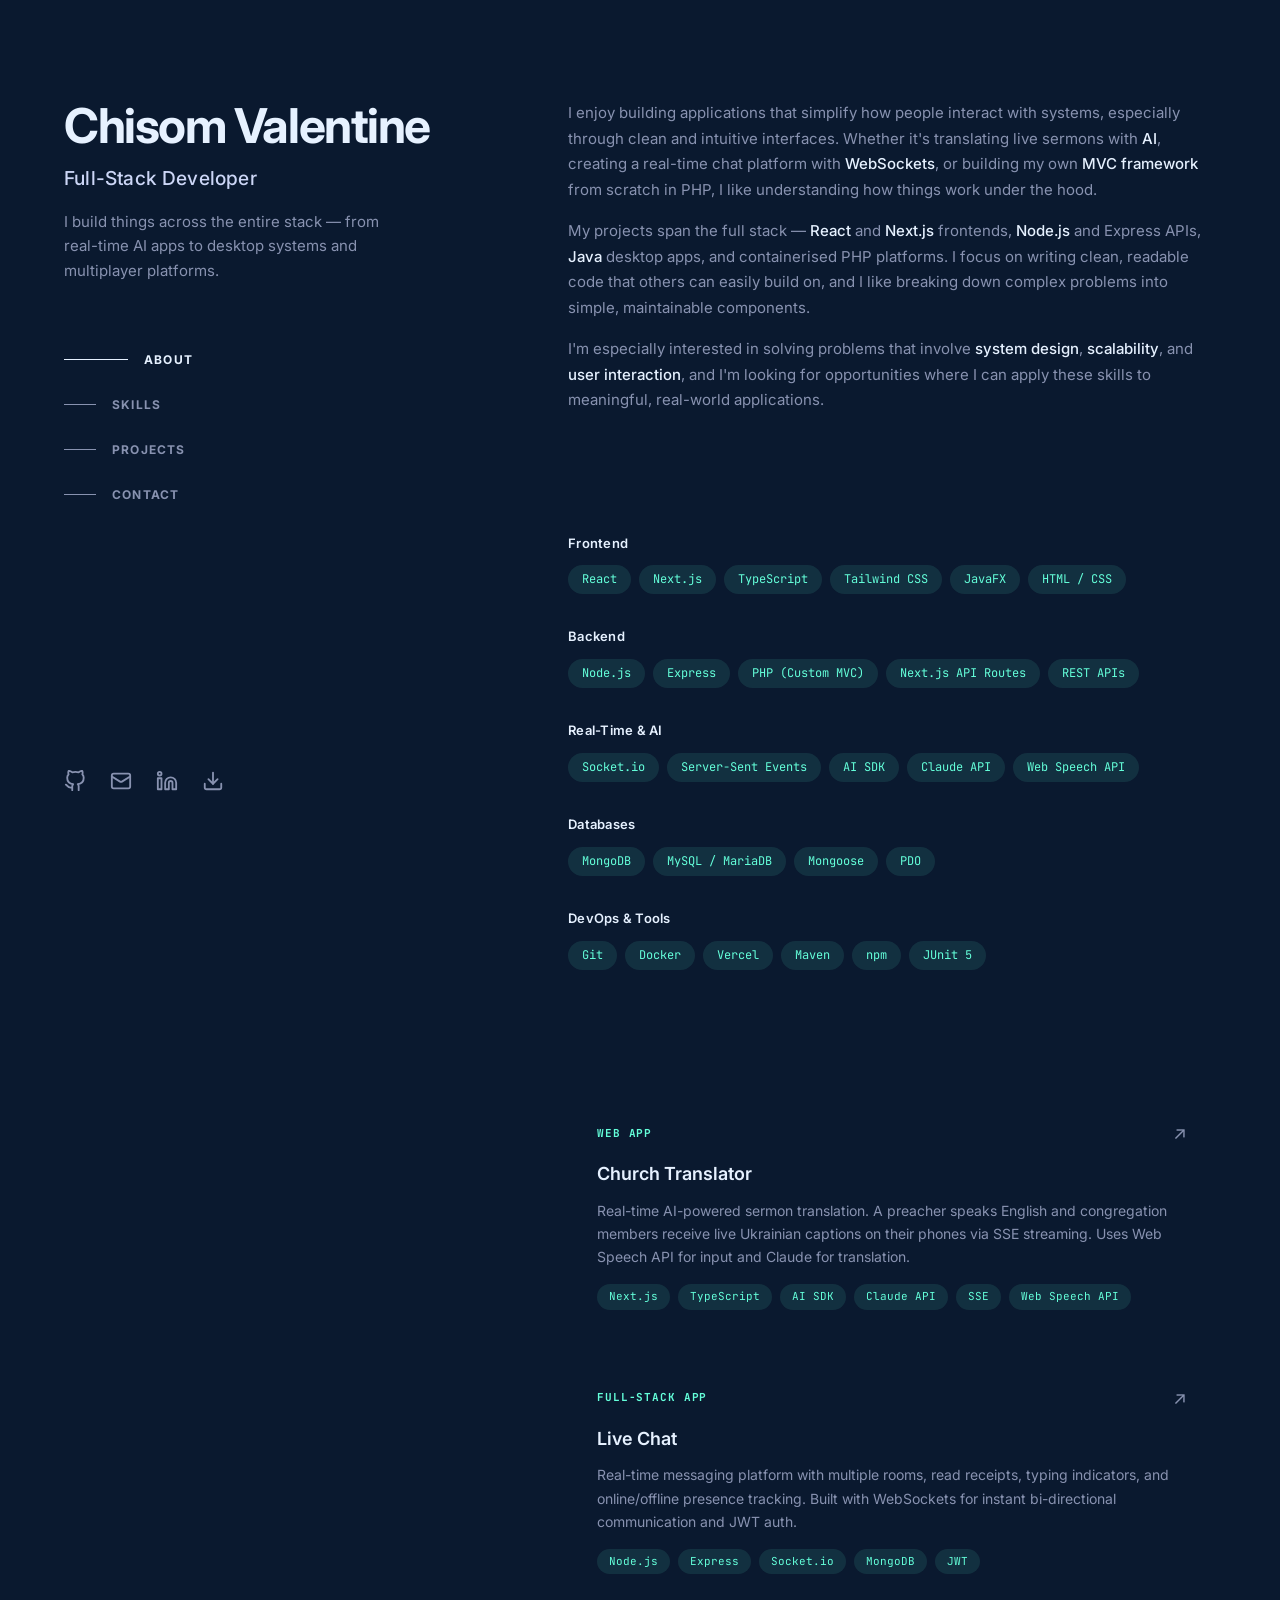
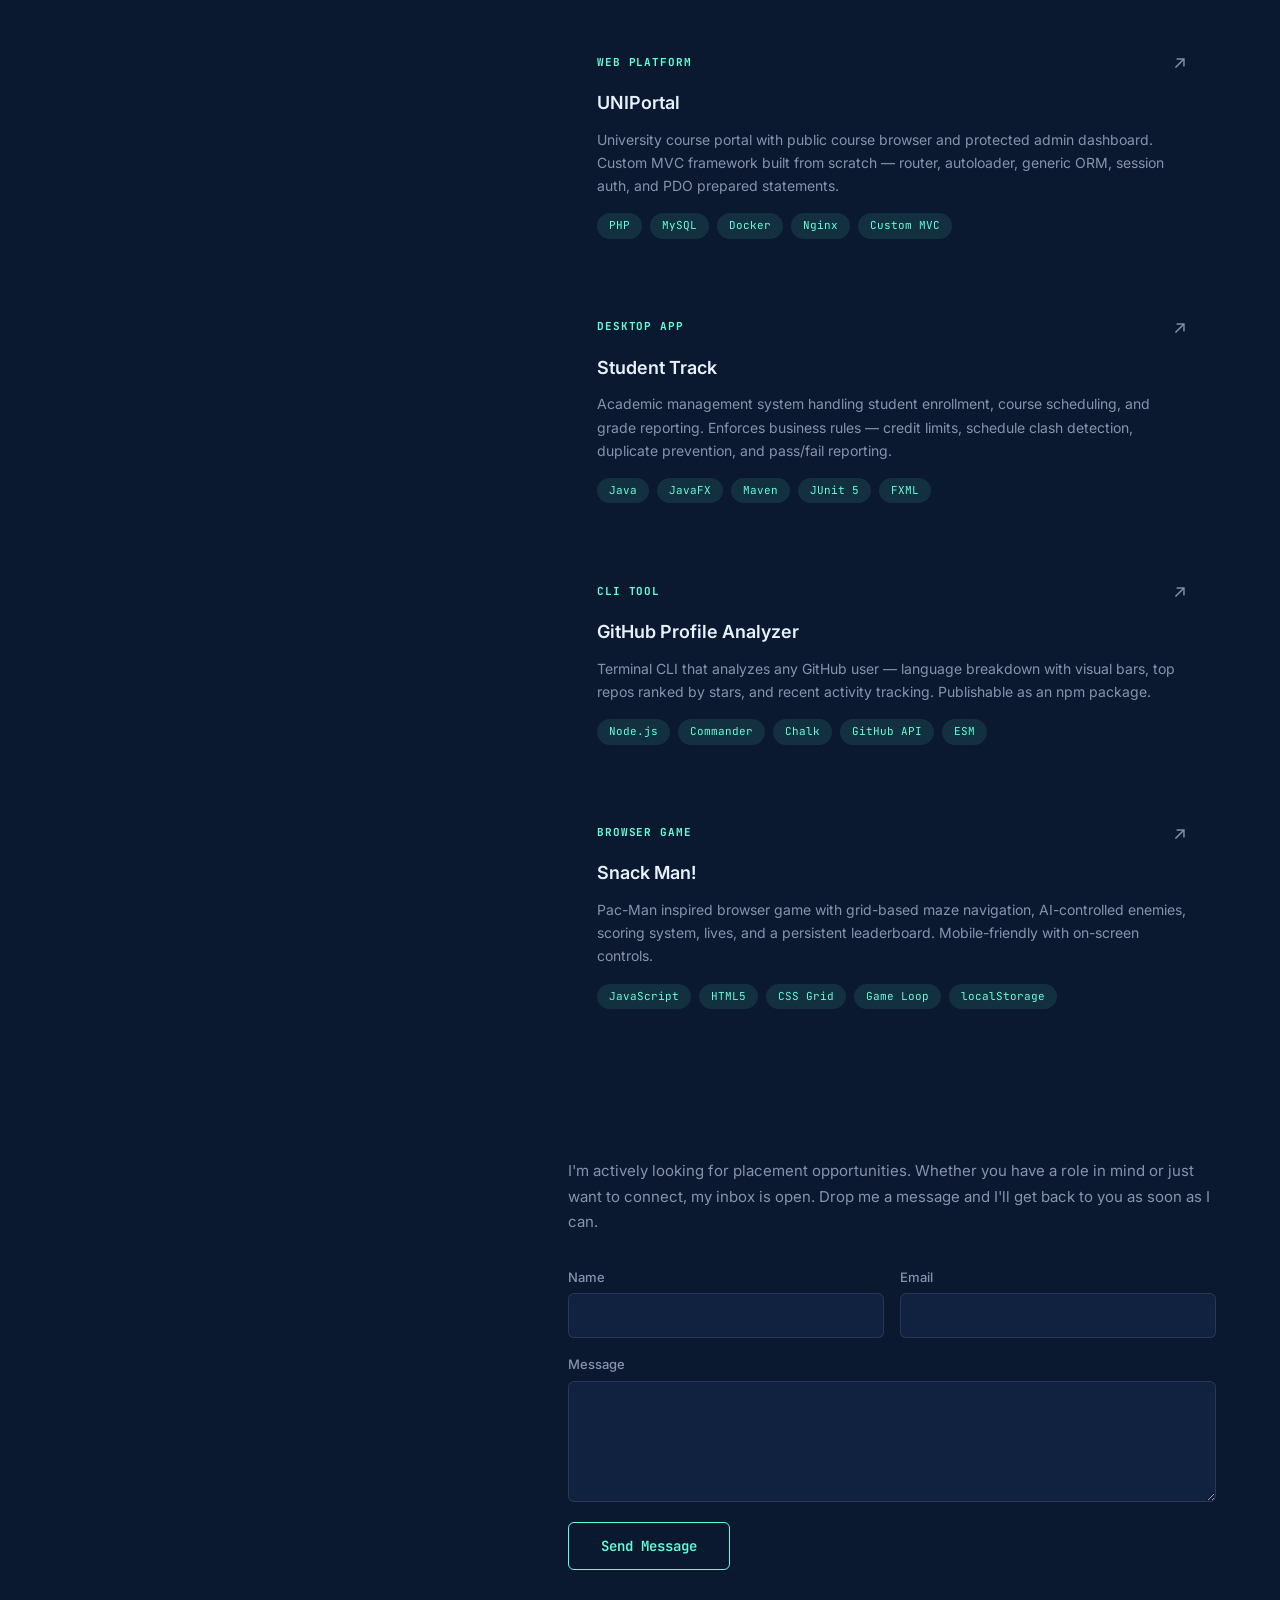
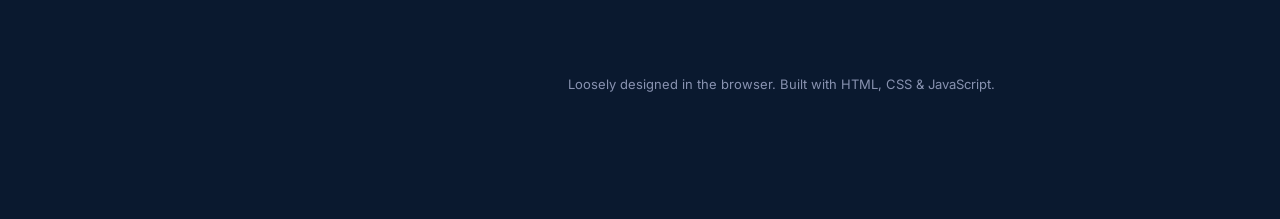
==== index.html @ 4b03795e "PORTFOLIO" ====
<!DOCTYPE html>
<html lang="en">
<head>
  <meta charset="UTF-8">
  <meta name="viewport" content="width=device-width, initial-scale=1.0">
  <title>Chisom Valentine — Full-Stack Developer</title>
  <link rel="stylesheet" href="style.css">
  <link rel="preconnect" href="https://fonts.googleapis.com">
  <link rel="preconnect" href="https://fonts.gstatic.com" crossorigin>
  <link href="https://fonts.googleapis.com/css2?family=Inter:wght@400;500;600;700&family=JetBrains+Mono:wght@400;500&display=swap" rel="stylesheet">
</head>
<body>
  <div class="layout">

    <!-- ── Left Column (Sticky) ── -->
    <header class="sidebar">
      <div class="sidebar-inner">
        <div class="sidebar-top">
          <h1 class="name fade-in" style="--delay: 0.1s">Chisom Valentine</h1>
          <h2 class="title fade-in" style="--delay: 0.3s">Full-Stack Developer</h2>
          <p class="tagline fade-in" style="--delay: 0.5s">
            I build things across the entire stack — from real-time AI apps
            to desktop systems and multiplayer platforms.
          </p>

          <nav class="sidebar-nav fade-in" style="--delay: 0.7s">
            <a href="#about" class="nav-link active" data-target="about">
              <span class="nav-line"></span>About
            </a>
            <a href="#skills" class="nav-link" data-target="skills">
              <span class="nav-line"></span>Skills
            </a>
            <a href="#projects" class="nav-link" data-target="projects">
              <span class="nav-line"></span>Projects
            </a>
            <a href="#contact" class="nav-link" data-target="contact">
              <span class="nav-line"></span>Contact
            </a>
          </nav>
        </div>

        <div class="sidebar-bottom fade-in" style="--delay: 0.9s">
          <div class="social-links">
            <a href="https://github.com/gypsy00" target="_blank" rel="noopener" aria-label="GitHub">
              <svg xmlns="http://www.w3.org/2000/svg" width="22" height="22" viewBox="0 0 24 24" fill="none" stroke="currentColor" stroke-width="2" stroke-linecap="round" stroke-linejoin="round"><path d="M9 19c-5 1.5-5-2.5-7-3m14 6v-3.87a3.37 3.37 0 0 0-.94-2.61c3.14-.35 6.44-1.54 6.44-7A5.44 5.44 0 0 0 20 4.77 5.07 5.07 0 0 0 19.91 1S18.73.65 16 2.48a13.38 13.38 0 0 0-7 0C6.27.65 5.09 1 5.09 1A5.07 5.07 0 0 0 5 4.77a5.44 5.44 0 0 0-1.5 3.78c0 5.42 3.3 6.61 6.44 7A3.37 3.37 0 0 0 9 18.13V22"/></svg>
            </a>
            <a href="mailto:valkvng@gmail.com" aria-label="Email">
              <svg xmlns="http://www.w3.org/2000/svg" width="22" height="22" viewBox="0 0 24 24" fill="none" stroke="currentColor" stroke-width="2" stroke-linecap="round" stroke-linejoin="round"><rect width="20" height="16" x="2" y="4" rx="2"/><path d="m22 7-8.97 5.7a1.94 1.94 0 0 1-2.06 0L2 7"/></svg>
            </a>
            <a href="https://www.linkedin.com/in/valentine-chisom-756523355" target="_blank" rel="noopener" aria-label="LinkedIn">
              <svg xmlns="http://www.w3.org/2000/svg" width="22" height="22" viewBox="0 0 24 24" fill="none" stroke="currentColor" stroke-width="2" stroke-linecap="round" stroke-linejoin="round"><path d="M16 8a6 6 0 0 1 6 6v7h-4v-7a2 2 0 0 0-2-2 2 2 0 0 0-2 2v7h-4v-7a6 6 0 0 1 6-6z"/><rect width="4" height="12" x="2" y="9"/><circle cx="4" cy="4" r="2"/></svg>
            </a>
            <a href="assets/cv.pdf" download aria-label="Download CV">
              <svg xmlns="http://www.w3.org/2000/svg" width="22" height="22" viewBox="0 0 24 24" fill="none" stroke="currentColor" stroke-width="2" stroke-linecap="round" stroke-linejoin="round"><path d="M21 15v4a2 2 0 0 1-2 2H5a2 2 0 0 1-2-2v-4"/><polyline points="7 10 12 15 17 10"/><line x1="12" x2="12" y1="15" y2="3"/></svg>
            </a>
          </div>
        </div>
      </div>
    </header>

    <!-- ── Right Column (Scrollable) ── -->
    <main class="content">

      <!-- About -->
      <section id="about" class="section">
        <h3 class="section-label fade-in" style="--delay: 0.6s">ABOUT</h3>
        <div class="prose fade-in" style="--delay: 0.8s">
          <p>
            I enjoy building applications that simplify how people interact with
            systems, especially through clean and intuitive interfaces. Whether it's
            translating live sermons with <span class="highlight">AI</span>, creating
            a real-time chat platform with <span class="highlight">WebSockets</span>,
            or building my own <span class="highlight">MVC framework</span> from scratch
            in PHP, I like understanding how things work under the hood.
          </p>
          <p>
            My projects span the full stack —
            <span class="highlight">React</span> and
            <span class="highlight">Next.js</span> frontends,
            <span class="highlight">Node.js</span> and Express APIs,
            <span class="highlight">Java</span> desktop apps, and containerised
            PHP platforms. I focus on writing clean, readable code that others can
            easily build on, and I like breaking down complex problems into simple,
            maintainable components.
          </p>
          <p>
            I'm especially interested in solving problems that involve
            <span class="highlight">system design</span>,
            <span class="highlight">scalability</span>, and
            <span class="highlight">user interaction</span>, and I'm looking for
            opportunities where I can apply these skills to meaningful, real-world
            applications.
          </p>
        </div>
      </section>

      <!-- Skills -->
      <section id="skills" class="section">
        <h3 class="section-label fade-in" style="--delay: 0.2s">SKILLS</h3>

        <div class="skill-group fade-in" style="--delay: 0.3s">
          <h4>Frontend</h4>
          <div class="tags">
            <span>React</span><span>Next.js</span><span>TypeScript</span>
            <span>Tailwind CSS</span><span>JavaFX</span><span>HTML / CSS</span>
          </div>
        </div>

        <div class="skill-group fade-in" style="--delay: 0.4s">
          <h4>Backend</h4>
          <div class="tags">
            <span>Node.js</span><span>Express</span><span>PHP (Custom MVC)</span>
            <span>Next.js API Routes</span><span>REST APIs</span>
          </div>
        </div>

        <div class="skill-group fade-in" style="--delay: 0.5s">
          <h4>Real-Time & AI</h4>
          <div class="tags">
            <span>Socket.io</span><span>Server-Sent Events</span>
            <span>AI SDK</span><span>Claude API</span><span>Web Speech API</span>
          </div>
        </div>

        <div class="skill-group fade-in" style="--delay: 0.6s">
          <h4>Databases</h4>
          <div class="tags">
            <span>MongoDB</span><span>MySQL / MariaDB</span><span>Mongoose</span>
            <span>PDO</span>
          </div>
        </div>

        <div class="skill-group fade-in" style="--delay: 0.7s">
          <h4>DevOps & Tools</h4>
          <div class="tags">
            <span>Git</span><span>Docker</span><span>Vercel</span>
            <span>Maven</span><span>npm</span><span>JUnit 5</span>
          </div>
        </div>
      </section>

      <!-- Projects -->
      <section id="projects" class="section">
        <h3 class="section-label fade-in" style="--delay: 0.2s">PROJECTS</h3>

        <a href="projects/church-translator.html" class="project-card fade-in" style="--delay: 0.3s">
          <div class="project-meta">
            <span class="project-type">WEB APP</span>
            <span class="project-arrow">&nearr;</span>
          </div>
          <h4>Church Translator</h4>
          <p>
            Real-time AI-powered sermon translation. A preacher speaks English and
            congregation members receive live Ukrainian captions on their phones via
            SSE streaming. Uses Web Speech API for input and Claude for translation.
          </p>
          <div class="tags">
            <span>Next.js</span><span>TypeScript</span><span>AI SDK</span>
            <span>Claude API</span><span>SSE</span><span>Web Speech API</span>
          </div>
        </a>

        <a href="projects/live-chat.html" class="project-card fade-in" style="--delay: 0.4s">
          <div class="project-meta">
            <span class="project-type">FULL-STACK APP</span>
            <span class="project-arrow">&nearr;</span>
          </div>
          <h4>Live Chat</h4>
          <p>
            Real-time messaging platform with multiple rooms, read receipts, typing
            indicators, and online/offline presence tracking. Built with WebSockets
            for instant bi-directional communication and JWT auth.
          </p>
          <div class="tags">
            <span>Node.js</span><span>Express</span><span>Socket.io</span>
            <span>MongoDB</span><span>JWT</span>
          </div>
        </a>

        <a href="projects/uniportal.html" class="project-card fade-in" style="--delay: 0.5s">
          <div class="project-meta">
            <span class="project-type">WEB PLATFORM</span>
            <span class="project-arrow">&nearr;</span>
          </div>
          <h4>UNIPortal</h4>
          <p>
            University course portal with public course browser and protected admin
            dashboard. Custom MVC framework built from scratch — router, autoloader,
            generic ORM, session auth, and PDO prepared statements.
          </p>
          <div class="tags">
            <span>PHP</span><span>MySQL</span><span>Docker</span>
            <span>Nginx</span><span>Custom MVC</span>
          </div>
        </a>

        <a href="projects/student-track.html" class="project-card fade-in" style="--delay: 0.6s">
          <div class="project-meta">
            <span class="project-type">DESKTOP APP</span>
            <span class="project-arrow">&nearr;</span>
          </div>
          <h4>Student Track</h4>
          <p>
            Academic management system handling student enrollment, course scheduling,
            and grade reporting. Enforces business rules — credit limits, schedule
            clash detection, duplicate prevention, and pass/fail reporting.
          </p>
          <div class="tags">
            <span>Java</span><span>JavaFX</span><span>Maven</span>
            <span>JUnit 5</span><span>FXML</span>
          </div>
        </a>

        <a href="projects/github-analyzer.html" class="project-card fade-in" style="--delay: 0.7s">
          <div class="project-meta">
            <span class="project-type">CLI TOOL</span>
            <span class="project-arrow">&nearr;</span>
          </div>
          <h4>GitHub Profile Analyzer</h4>
          <p>
            Terminal CLI that analyzes any GitHub user — language breakdown with visual
            bars, top repos ranked by stars, and recent activity tracking. Publishable
            as an npm package.
          </p>
          <div class="tags">
            <span>Node.js</span><span>Commander</span><span>Chalk</span>
            <span>GitHub API</span><span>ESM</span>
          </div>
        </a>

        <a href="projects/snack-man.html" class="project-card fade-in" style="--delay: 0.8s">
          <div class="project-meta">
            <span class="project-type">BROWSER GAME</span>
            <span class="project-arrow">&nearr;</span>
          </div>
          <h4>Snack Man!</h4>
          <p>
            Pac-Man inspired browser game with grid-based maze navigation,
            AI-controlled enemies, scoring system, lives, and a persistent
            leaderboard. Mobile-friendly with on-screen controls.
          </p>
          <div class="tags">
            <span>JavaScript</span><span>HTML5</span><span>CSS Grid</span>
            <span>Game Loop</span><span>localStorage</span>
          </div>
        </a>
      </section>

      <!-- Contact -->
      <section id="contact" class="section">
        <h3 class="section-label fade-in" style="--delay: 0.2s">GET IN TOUCH</h3>
        <div class="prose fade-in" style="--delay: 0.3s">
          <p>
            I'm actively looking for placement opportunities. Whether you have a role
            in mind or just want to connect, my inbox is open. Drop me a message and
            I'll get back to you as soon as I can.
          </p>
        </div>
        <form class="contact-form fade-in" style="--delay: 0.4s" id="contactForm" action="https://formspree.io/f/YOUR_FORM_ID" method="POST">
          <div class="form-row">
            <div class="form-group">
              <label for="name">Name</label>
              <input type="text" id="name" name="name" required>
            </div>
            <div class="form-group">
              <label for="email">Email</label>
              <input type="email" id="email" name="email" required>
            </div>
          </div>
          <div class="form-group">
            <label for="message">Message</label>
            <textarea id="message" name="message" rows="5" required></textarea>
          </div>
          <button type="submit" class="btn-submit">Send Message</button>
        </form>
      </section>

      <footer class="footer fade-in" style="--delay: 0.3s">
        <p>
          Loosely designed in the browser. Built with HTML, CSS & JavaScript.
        </p>
      </footer>

    </main>
  </div>

  <script src="script.js"></script>
</body>
</html>
---- style.css ----
/* ── Reset & Base ── */
*, *::before, *::after {
  margin: 0;
  padding: 0;
  box-sizing: border-box;
}

:root {
  --bg: #0a192f;
  --bg-light: #112240;
  --text: #ccd6f6;
  --text-muted: #8892b0;
  --text-bright: #e6f1ff;
  --accent: #64ffda;
  --accent-muted: rgba(100, 255, 218, 0.1);
  --font: 'Inter', -apple-system, BlinkMacSystemFont, sans-serif;
  --mono: 'JetBrains Mono', monospace;
  --transition: 0.25s ease;
}

html {
  scroll-behavior: smooth;
}

body {
  font-family: var(--font);
  background: var(--bg);
  color: var(--text);
  line-height: 1.6;
  -webkit-font-smoothing: antialiased;
}

a {
  color: inherit;
  text-decoration: none;
}

ul { list-style: none; }

::selection {
  background: var(--accent-muted);
  color: var(--accent);
}

/* ── Two-Column Layout ── */
.layout {
  display: flex;
  max-width: 1200px;
  margin: 0 auto;
  padding: 0 24px;
  gap: 24px;
}

/* ── Left Sidebar (Sticky) ── */
.sidebar {
  width: 45%;
  max-width: 480px;
  flex-shrink: 0;
  position: sticky;
  top: 0;
  height: 100vh;
  display: flex;
  align-items: stretch;
}

.sidebar-inner {
  display: flex;
  flex-direction: column;
  justify-content: space-between;
  padding: 100px 0;
  width: 100%;
}

.name {
  font-size: 3rem;
  font-weight: 700;
  color: var(--text-bright);
  letter-spacing: -0.03em;
  line-height: 1.1;
}

.title {
  font-size: 1.2rem;
  font-weight: 500;
  color: var(--text);
  margin-top: 10px;
  letter-spacing: 0.01em;
}

.tagline {
  font-size: 0.9375rem;
  color: var(--text-muted);
  margin-top: 16px;
  max-width: 340px;
  line-height: 1.65;
}

/* ── Sidebar Nav ── */
.sidebar-nav {
  display: flex;
  flex-direction: column;
  gap: 6px;
  margin-top: 56px;
}

.nav-link {
  display: flex;
  align-items: center;
  gap: 16px;
  padding: 10px 0;
  font-size: 0.75rem;
  font-weight: 700;
  letter-spacing: 0.1em;
  text-transform: uppercase;
  color: var(--text-muted);
  transition: color 0.4s ease;
}

.nav-link:hover,
.nav-link.active {
  color: var(--text-bright);
}

.nav-line {
  display: inline-block;
  width: 32px;
  height: 1px;
  background: var(--text-muted);
  transition: width 0.4s ease, background 0.4s ease;
}

.nav-link:hover .nav-line,
.nav-link.active .nav-line {
  width: 64px;
  background: var(--text-bright);
}

/* ── Social Links ── */
.social-links {
  display: flex;
  gap: 24px;
  align-items: center;
}

.social-links a {
  color: var(--text-muted);
  transition: color 0.4s ease, transform 0.4s ease;
}

.social-links a:hover {
  color: var(--accent);
  transform: translateY(-3px);
}

/* ── Right Content (Scrollable) ── */
.content {
  flex: 1;
  padding: 100px 0;
}

.section {
  margin-bottom: 120px;
}

.section:last-of-type {
  margin-bottom: 80px;
}

.section-label {
  font-size: 0.75rem;
  font-weight: 700;
  letter-spacing: 0.1em;
  text-transform: uppercase;
  color: var(--text-bright);
  margin-bottom: 40px;
  display: none;
}

/* ── Prose ── */
.prose p {
  color: var(--text-muted);
  font-size: 0.9375rem;
  line-height: 1.7;
  margin-bottom: 16px;
}

.prose p:last-child {
  margin-bottom: 0;
}

.highlight {
  color: var(--text-bright);
  font-weight: 500;
}

/* ── Skills ── */
.skill-group {
  margin-bottom: 32px;
}

.skill-group:last-child {
  margin-bottom: 0;
}

.skill-group h4 {
  font-size: 0.8125rem;
  font-weight: 600;
  color: var(--text-bright);
  margin-bottom: 12px;
  letter-spacing: 0.02em;
}

.tags {
  display: flex;
  flex-wrap: wrap;
  gap: 8px;
}

.tags span {
  font-size: 0.75rem;
  font-family: var(--mono);
  color: var(--accent);
  background: var(--accent-muted);
  padding: 5px 14px;
  border-radius: 999px;
  white-space: nowrap;
}

/* ── Project Cards ── */
.project-card {
  display: block;
  padding: 28px;
  margin-bottom: 16px;
  border-radius: 8px;
  border: 1px solid transparent;
  transition: background 0.4s ease, border-color 0.4s ease, transform 0.4s ease,
              box-shadow 0.4s ease;
}

.project-card:hover {
  background: var(--bg-light);
  border-color: rgba(100, 255, 218, 0.1);
  transform: translateY(-2px);
  box-shadow: 0 10px 30px -15px rgba(2, 12, 27, 0.7);
}

.project-meta {
  display: flex;
  justify-content: space-between;
  align-items: center;
  margin-bottom: 12px;
}

.project-type {
  font-size: 0.6875rem;
  font-weight: 700;
  letter-spacing: 0.08em;
  color: var(--accent);
  font-family: var(--mono);
}

.project-arrow {
  font-size: 1.125rem;
  color: var(--text-muted);
  transition: color 0.4s ease, transform 0.4s ease;
}

.project-card:hover .project-arrow {
  color: var(--accent);
  transform: translate(3px, -3px);
}

.project-card h4 {
  font-size: 1.125rem;
  font-weight: 600;
  color: var(--text-bright);
  margin-bottom: 10px;
  transition: color 0.4s ease;
}

.project-card:hover h4 {
  color: var(--accent);
}

.project-card p {
  font-size: 0.875rem;
  color: var(--text-muted);
  line-height: 1.65;
  margin-bottom: 16px;
}

.project-card .tags span {
  font-size: 0.6875rem;
  padding: 4px 12px;
}

/* ── Contact Form ── */
.contact-form {
  margin-top: 32px;
}

.form-row {
  display: grid;
  grid-template-columns: 1fr 1fr;
  gap: 16px;
}

.form-group {
  display: flex;
  flex-direction: column;
  gap: 6px;
  margin-bottom: 16px;
}

.form-group label {
  font-size: 0.8125rem;
  font-weight: 500;
  color: var(--text-muted);
}

.form-group input,
.form-group textarea {
  background: var(--bg-light);
  border: 1px solid rgba(136, 146, 176, 0.2);
  border-radius: 6px;
  padding: 12px 16px;
  font-size: 0.9375rem;
  color: var(--text-bright);
  font-family: var(--font);
  transition: border-color 0.4s ease, box-shadow 0.4s ease;
  resize: vertical;
}

.form-group input:focus,
.form-group textarea:focus {
  outline: none;
  border-color: var(--accent);
  box-shadow: 0 0 0 3px var(--accent-muted);
}

.btn-submit {
  display: inline-flex;
  align-items: center;
  padding: 14px 32px;
  font-size: 0.875rem;
  font-weight: 600;
  font-family: var(--mono);
  color: var(--accent);
  background: transparent;
  border: 1px solid var(--accent);
  border-radius: 6px;
  cursor: pointer;
  transition: background 0.4s ease, transform 0.4s ease;
  margin-top: 4px;
}

.btn-submit:hover {
  background: var(--accent-muted);
  transform: translateY(-2px);
}

/* ── Footer ── */
.footer {
  padding: 24px 0;
}

.footer p {
  font-size: 0.8125rem;
  color: var(--text-muted);
  line-height: 1.6;
}

/* ── Animations (SLOW staggered) ── */
.fade-in {
  opacity: 0;
  transform: translateY(30px);
  transition: opacity 1.2s cubic-bezier(0.16, 1, 0.3, 1),
              transform 1.2s cubic-bezier(0.16, 1, 0.3, 1);
  transition-delay: var(--delay, 0s);
}

.fade-in.visible {
  opacity: 1;
  transform: translateY(0);
}

/* ── Cursor Glow (subtle) ── */
body::before {
  content: '';
  position: fixed;
  width: 600px;
  height: 600px;
  border-radius: 50%;
  background: radial-gradient(circle, rgba(100, 255, 218, 0.04) 0%, transparent 70%);
  pointer-events: none;
  z-index: 0;
  transform: translate(-50%, -50%);
  transition: left 0.3s ease, top 0.3s ease;
  left: var(--mouse-x, -300px);
  top: var(--mouse-y, -300px);
}

.layout {
  position: relative;
  z-index: 1;
}

/* ── Responsive ── */
@media (max-width: 900px) {
  .layout {
    flex-direction: column;
  }

  .sidebar {
    width: 100%;
    max-width: none;
    position: relative;
    height: auto;
  }

  .sidebar-inner {
    padding: 80px 0 40px;
  }

  .sidebar-nav {
    display: none;
  }

  .section-label {
    display: block;
  }

  .content {
    padding-top: 0;
  }

  .section {
    margin-bottom: 80px;
  }
}

@media (max-width: 600px) {
  .name {
    font-size: 2.25rem;
  }

  .form-row {
    grid-template-columns: 1fr;
  }

  .project-card {
    padding: 20px;
  }
}
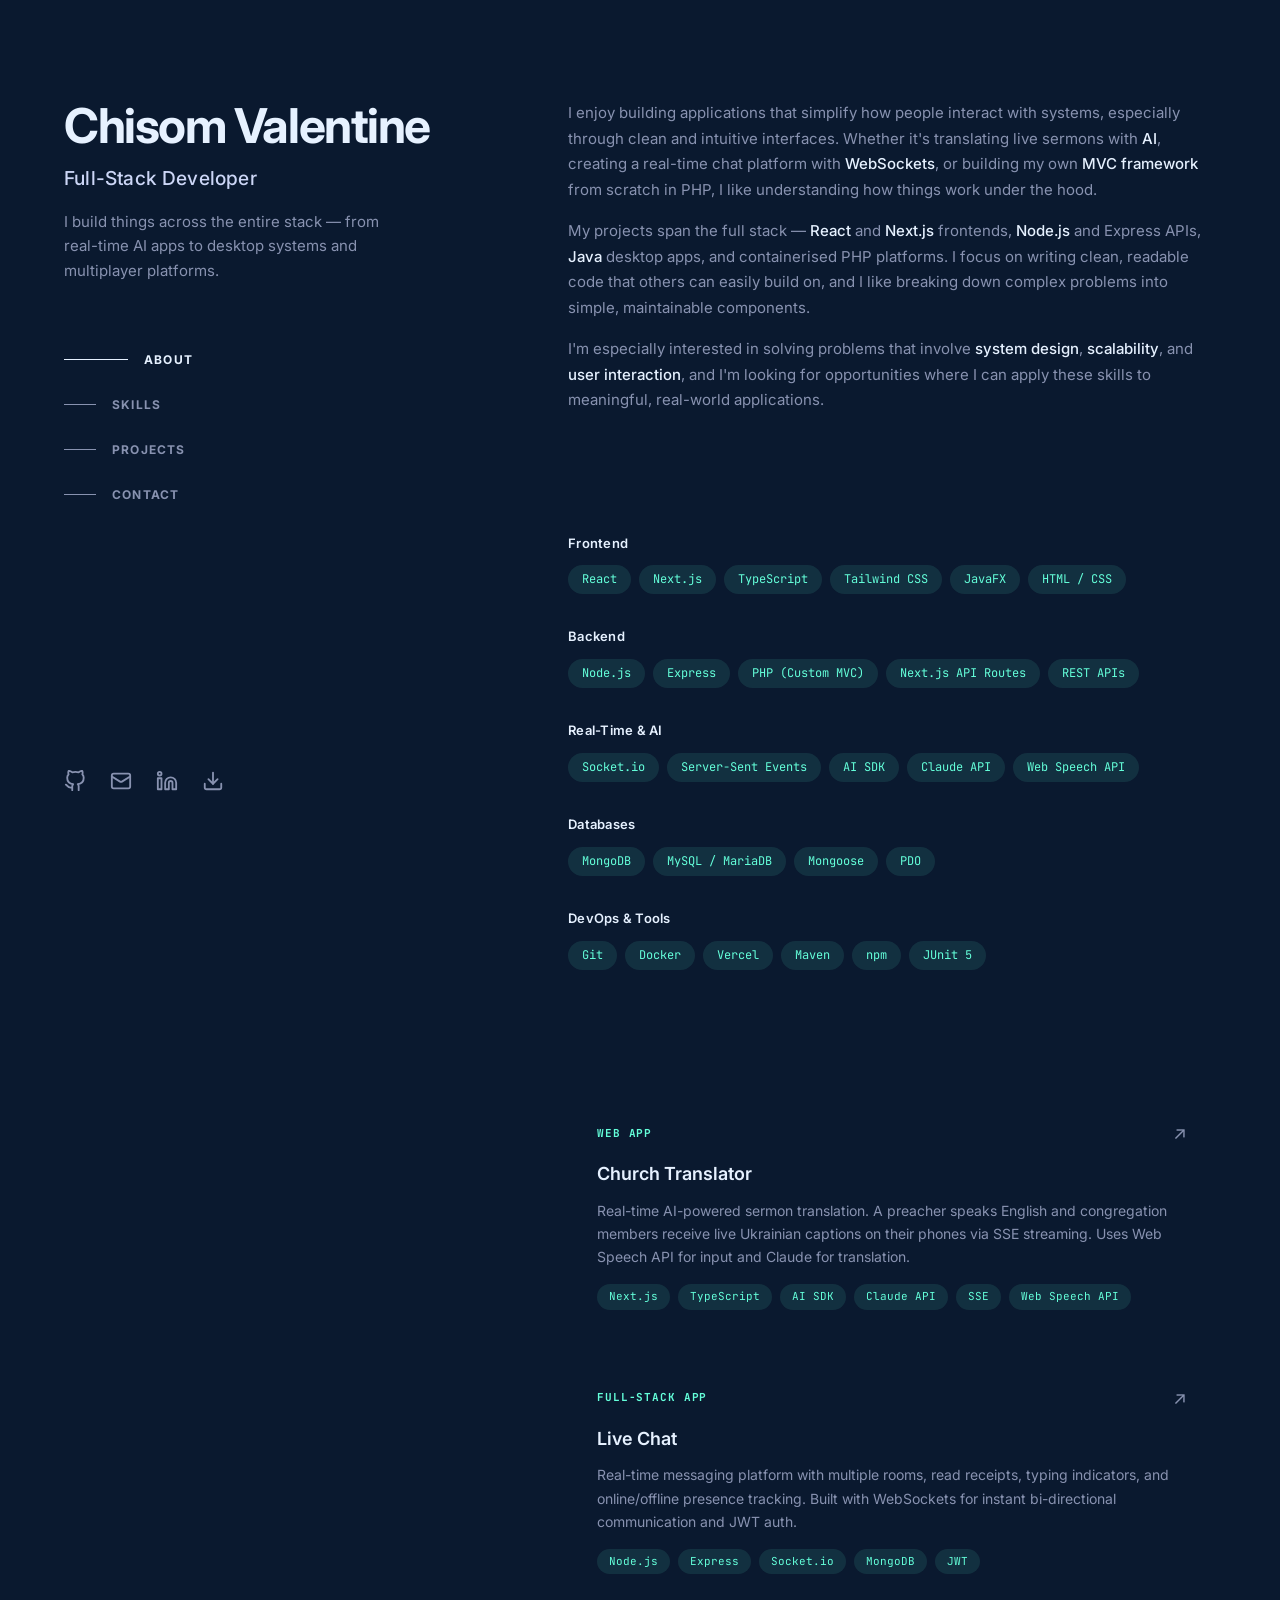
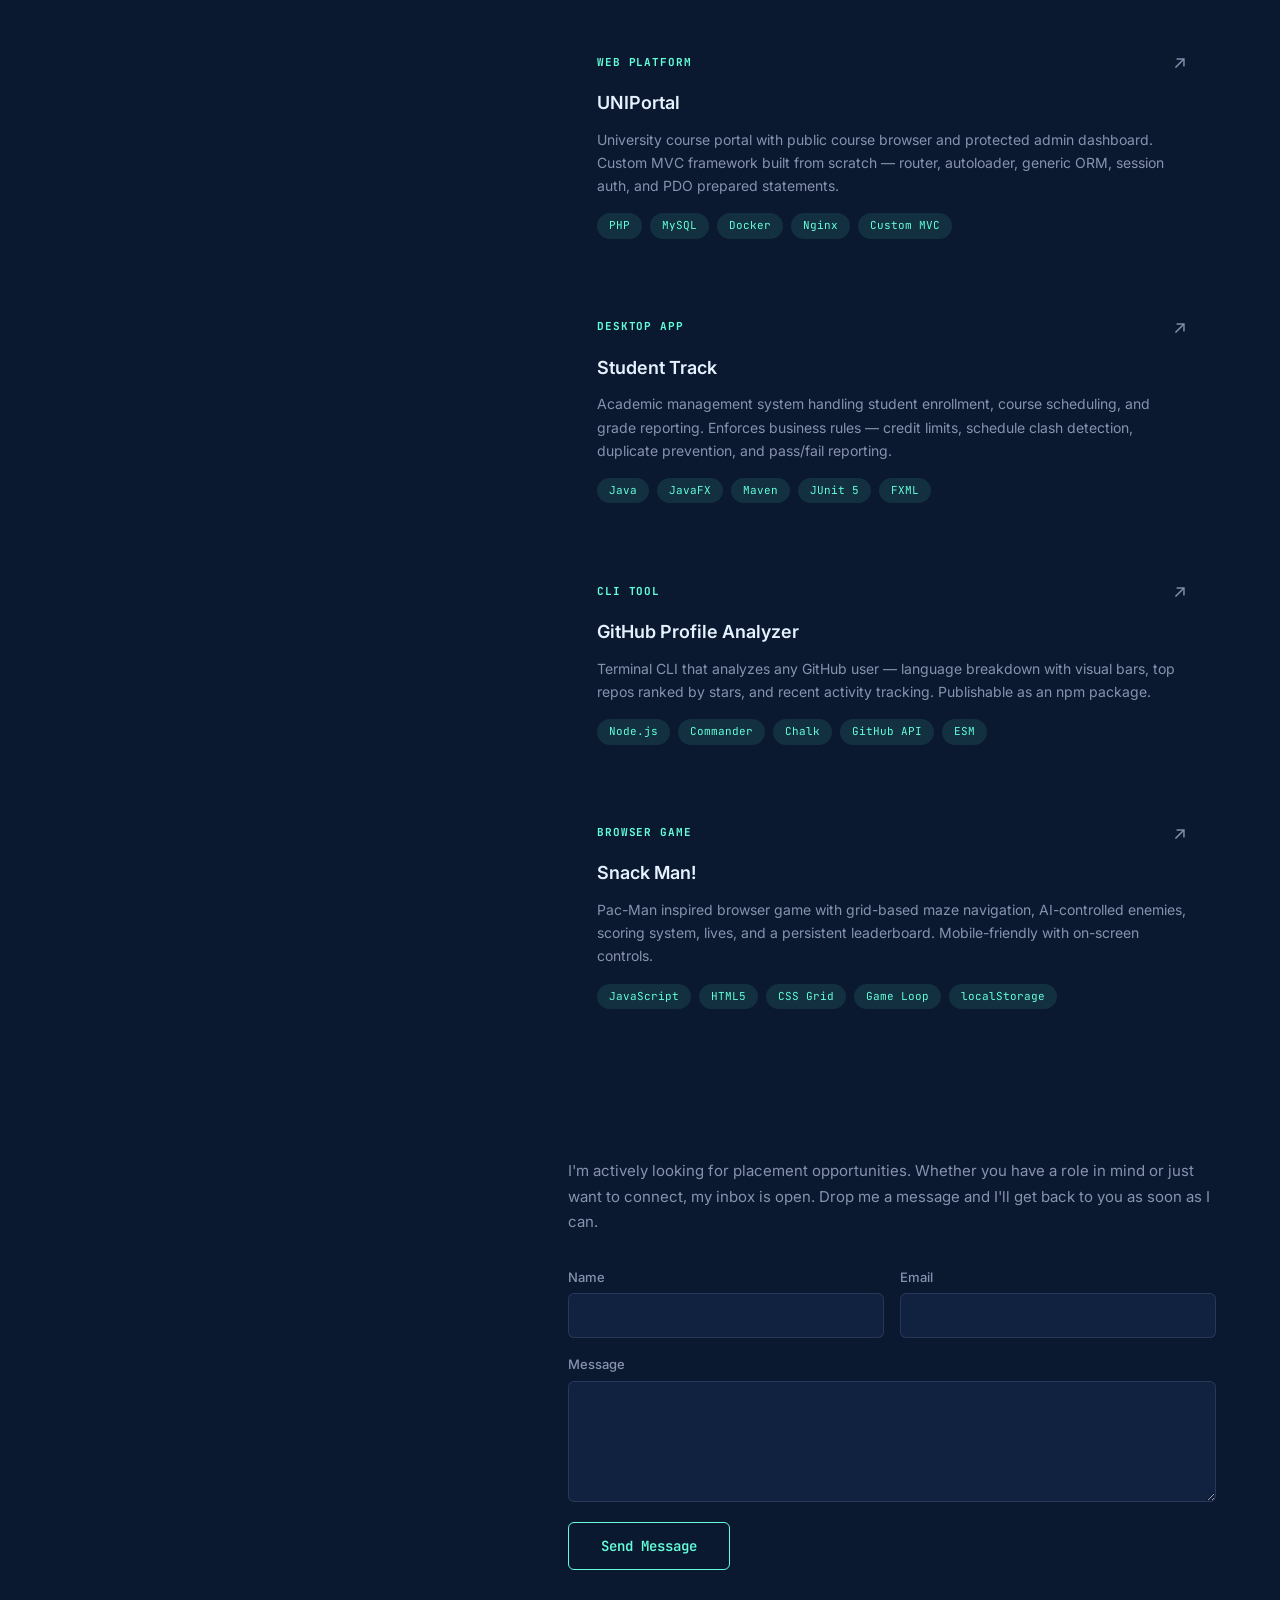
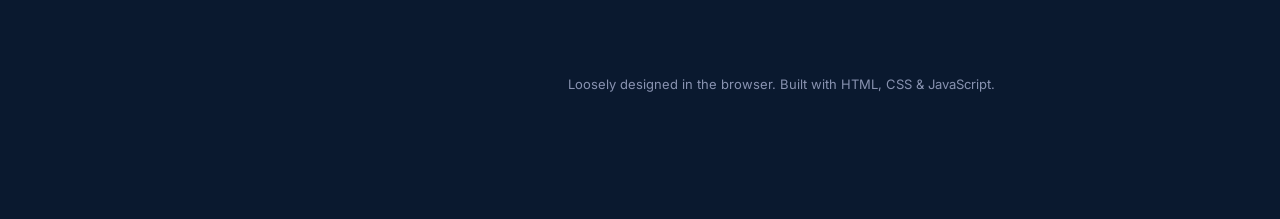
==== commit 0ff52c1e: "Add CV pdf and fix LinkedIn URL" ====
--- a/index.html
+++ b/index.html
@@ -47,7 +47,7 @@
             <a href="mailto:valkvng@gmail.com" aria-label="Email">
               <svg xmlns="http://www.w3.org/2000/svg" width="22" height="22" viewBox="0 0 24 24" fill="none" stroke="currentColor" stroke-width="2" stroke-linecap="round" stroke-linejoin="round"><rect width="20" height="16" x="2" y="4" rx="2"/><path d="m22 7-8.97 5.7a1.94 1.94 0 0 1-2.06 0L2 7"/></svg>
             </a>
-            <a href="https://www.linkedin.com/in/valentine-chisom-756523355" target="_blank" rel="noopener" aria-label="LinkedIn">
+            <a href="https://linkedin.com/in/chisomvalentine" target="_blank" rel="noopener" aria-label="LinkedIn">
               <svg xmlns="http://www.w3.org/2000/svg" width="22" height="22" viewBox="0 0 24 24" fill="none" stroke="currentColor" stroke-width="2" stroke-linecap="round" stroke-linejoin="round"><path d="M16 8a6 6 0 0 1 6 6v7h-4v-7a2 2 0 0 0-2-2 2 2 0 0 0-2 2v7h-4v-7a6 6 0 0 1 6-6z"/><rect width="4" height="12" x="2" y="9"/><circle cx="4" cy="4" r="2"/></svg>
             </a>
             <a href="assets/cv.pdf" download aria-label="Download CV">
@@ -256,7 +256,7 @@
             I'll get back to you as soon as I can.
           </p>
         </div>
-        <form class="contact-form fade-in" style="--delay: 0.4s" id="contactForm" action="https://formspree.io/f/YOUR_FORM_ID" method="POST">
+        <form class="contact-form fade-in" style="--delay: 0.4s" id="contactForm" action="https://formspree.io/f/xdapadzb" method="POST">
           <div class="form-row">
             <div class="form-group">
               <label for="name">Name</label>
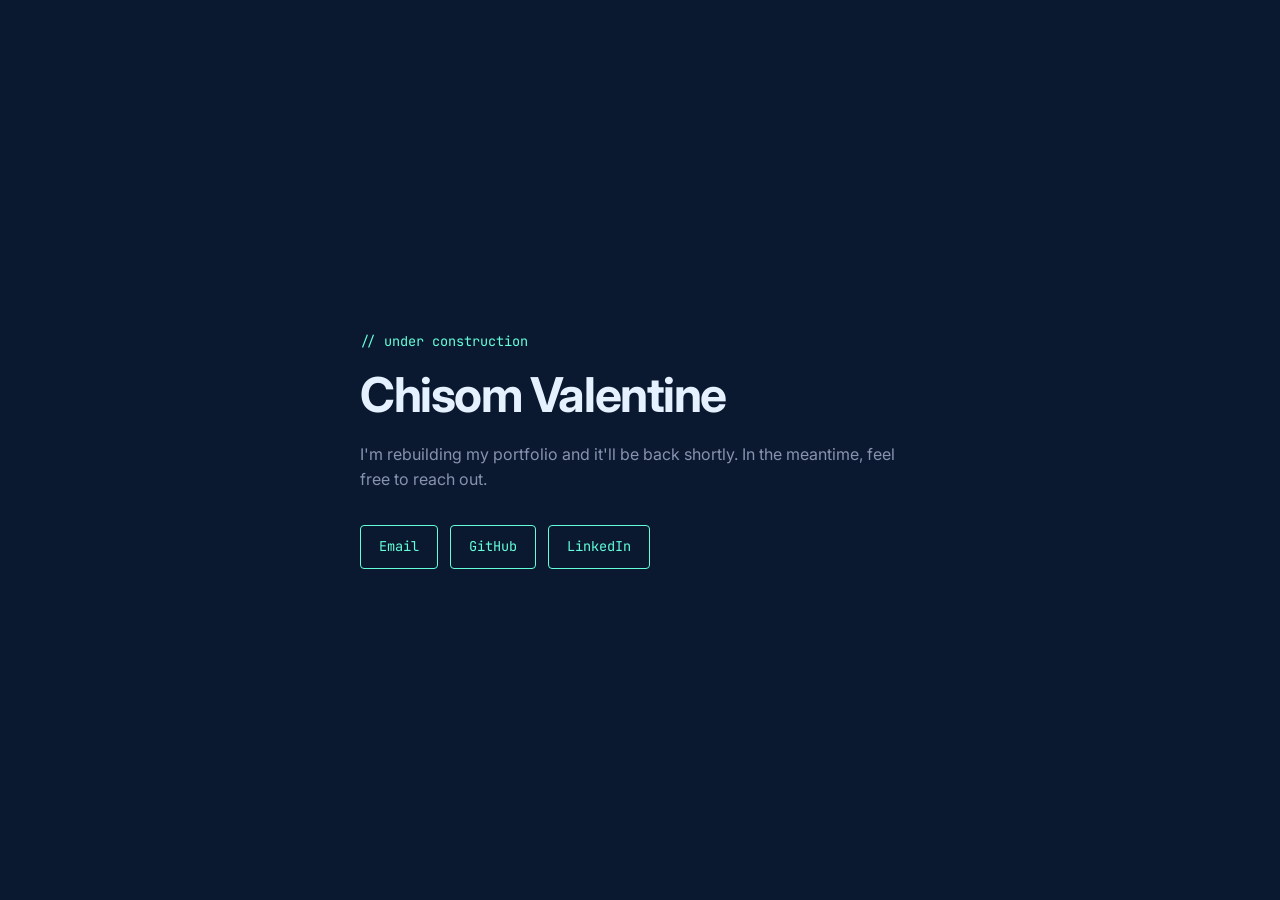
==== commit 19dea5ef: "Take site offline with a temporary "back soon" page Replace the live GitHub Pages site with a placeh" ====
--- a/index.html
+++ b/index.html
@@ -3,287 +3,85 @@
 <head>
   <meta charset="UTF-8">
   <meta name="viewport" content="width=device-width, initial-scale=1.0">
-  <title>Chisom Valentine — Full-Stack Developer</title>
-  <link rel="stylesheet" href="style.css">
+  <title>Chisom Valentine — Back Soon</title>
   <link rel="preconnect" href="https://fonts.googleapis.com">
   <link rel="preconnect" href="https://fonts.gstatic.com" crossorigin>
-  <link href="https://fonts.googleapis.com/css2?family=Inter:wght@400;500;600;700&family=JetBrains+Mono:wght@400;500&display=swap" rel="stylesheet">
+  <link href="https://fonts.googleapis.com/css2?family=Inter:wght@400;500;700&family=JetBrains+Mono:wght@400&display=swap" rel="stylesheet">
+  <style>
+    *, *::before, *::after { margin: 0; padding: 0; box-sizing: border-box; }
+
+    :root {
+      --bg: #0a192f;
+      --text: #ccd6f6;
+      --text-muted: #8892b0;
+      --text-bright: #e6f1ff;
+      --accent: #64ffda;
+      --font: 'Inter', -apple-system, BlinkMacSystemFont, sans-serif;
+      --mono: 'JetBrains Mono', monospace;
+    }
+
+    body {
+      font-family: var(--font);
+      background: var(--bg);
+      color: var(--text);
+      line-height: 1.6;
+      -webkit-font-smoothing: antialiased;
+      min-height: 100vh;
+      display: flex;
+      align-items: center;
+      justify-content: center;
+      padding: 24px 16px;
+    }
+
+    main { max-width: 560px; }
+
+    .label {
+      font-family: var(--mono);
+      font-size: 0.85rem;
+      color: var(--accent);
+      margin-bottom: 16px;
+    }
+
+    h1 {
+      font-size: clamp(2.2rem, 7vw, 3rem);
+      font-weight: 700;
+      color: var(--text-bright);
+      letter-spacing: -0.03em;
+      line-height: 1.1;
+      margin-bottom: 20px;
+    }
+
+    p { color: var(--text-muted); margin-bottom: 32px; }
+
+    .links { display: flex; flex-wrap: wrap; gap: 12px; }
+
+    .links a {
+      font-family: var(--mono);
+      font-size: 0.85rem;
+      color: var(--accent);
+      text-decoration: none;
+      border: 1px solid var(--accent);
+      border-radius: 4px;
+      padding: 10px 18px;
+      transition: background 0.25s ease;
+    }
+
+    .links a:hover { background: rgba(100, 255, 218, 0.1); }
+  </style>
 </head>
 <body>
-  <div class="layout">
-
-    <!-- ── Left Column (Sticky) ── -->
-    <header class="sidebar">
-      <div class="sidebar-inner">
-        <div class="sidebar-top">
-          <h1 class="name fade-in" style="--delay: 0.1s">Chisom Valentine</h1>
-          <h2 class="title fade-in" style="--delay: 0.3s">Full-Stack Developer</h2>
-          <p class="tagline fade-in" style="--delay: 0.5s">
-            I build things across the entire stack — from real-time AI apps
-            to desktop systems and multiplayer platforms.
-          </p>
-
-          <nav class="sidebar-nav fade-in" style="--delay: 0.7s">
-            <a href="#about" class="nav-link active" data-target="about">
-              <span class="nav-line"></span>About
-            </a>
-            <a href="#skills" class="nav-link" data-target="skills">
-              <span class="nav-line"></span>Skills
-            </a>
-            <a href="#projects" class="nav-link" data-target="projects">
-              <span class="nav-line"></span>Projects
-            </a>
-            <a href="#contact" class="nav-link" data-target="contact">
-              <span class="nav-line"></span>Contact
-            </a>
-          </nav>
-        </div>
-
-        <div class="sidebar-bottom fade-in" style="--delay: 0.9s">
-          <div class="social-links">
-            <a href="https://github.com/gypsy00" target="_blank" rel="noopener" aria-label="GitHub">
-              <svg xmlns="http://www.w3.org/2000/svg" width="22" height="22" viewBox="0 0 24 24" fill="none" stroke="currentColor" stroke-width="2" stroke-linecap="round" stroke-linejoin="round"><path d="M9 19c-5 1.5-5-2.5-7-3m14 6v-3.87a3.37 3.37 0 0 0-.94-2.61c3.14-.35 6.44-1.54 6.44-7A5.44 5.44 0 0 0 20 4.77 5.07 5.07 0 0 0 19.91 1S18.73.65 16 2.48a13.38 13.38 0 0 0-7 0C6.27.65 5.09 1 5.09 1A5.07 5.07 0 0 0 5 4.77a5.44 5.44 0 0 0-1.5 3.78c0 5.42 3.3 6.61 6.44 7A3.37 3.37 0 0 0 9 18.13V22"/></svg>
-            </a>
-            <a href="mailto:valkvng@gmail.com" aria-label="Email">
-              <svg xmlns="http://www.w3.org/2000/svg" width="22" height="22" viewBox="0 0 24 24" fill="none" stroke="currentColor" stroke-width="2" stroke-linecap="round" stroke-linejoin="round"><rect width="20" height="16" x="2" y="4" rx="2"/><path d="m22 7-8.97 5.7a1.94 1.94 0 0 1-2.06 0L2 7"/></svg>
-            </a>
-            <a href="https://linkedin.com/in/chisomvalentine" target="_blank" rel="noopener" aria-label="LinkedIn">
-              <svg xmlns="http://www.w3.org/2000/svg" width="22" height="22" viewBox="0 0 24 24" fill="none" stroke="currentColor" stroke-width="2" stroke-linecap="round" stroke-linejoin="round"><path d="M16 8a6 6 0 0 1 6 6v7h-4v-7a2 2 0 0 0-2-2 2 2 0 0 0-2 2v7h-4v-7a6 6 0 0 1 6-6z"/><rect width="4" height="12" x="2" y="9"/><circle cx="4" cy="4" r="2"/></svg>
-            </a>
-            <a href="assets/cv.pdf" download aria-label="Download CV">
-              <svg xmlns="http://www.w3.org/2000/svg" width="22" height="22" viewBox="0 0 24 24" fill="none" stroke="currentColor" stroke-width="2" stroke-linecap="round" stroke-linejoin="round"><path d="M21 15v4a2 2 0 0 1-2 2H5a2 2 0 0 1-2-2v-4"/><polyline points="7 10 12 15 17 10"/><line x1="12" x2="12" y1="15" y2="3"/></svg>
-            </a>
-          </div>
-        </div>
-      </div>
-    </header>
-
-    <!-- ── Right Column (Scrollable) ── -->
-    <main class="content">
-
-      <!-- About -->
-      <section id="about" class="section">
-        <h3 class="section-label fade-in" style="--delay: 0.6s">ABOUT</h3>
-        <div class="prose fade-in" style="--delay: 0.8s">
-          <p>
-            I enjoy building applications that simplify how people interact with
-            systems, especially through clean and intuitive interfaces. Whether it's
-            translating live sermons with <span class="highlight">AI</span>, creating
-            a real-time chat platform with <span class="highlight">WebSockets</span>,
-            or building my own <span class="highlight">MVC framework</span> from scratch
-            in PHP, I like understanding how things work under the hood.
-          </p>
-          <p>
-            My projects span the full stack —
-            <span class="highlight">React</span> and
-            <span class="highlight">Next.js</span> frontends,
-            <span class="highlight">Node.js</span> and Express APIs,
-            <span class="highlight">Java</span> desktop apps, and containerised
-            PHP platforms. I focus on writing clean, readable code that others can
-            easily build on, and I like breaking down complex problems into simple,
-            maintainable components.
-          </p>
-          <p>
-            I'm especially interested in solving problems that involve
-            <span class="highlight">system design</span>,
-            <span class="highlight">scalability</span>, and
-            <span class="highlight">user interaction</span>, and I'm looking for
-            opportunities where I can apply these skills to meaningful, real-world
-            applications.
-          </p>
-        </div>
-      </section>
-
-      <!-- Skills -->
-      <section id="skills" class="section">
-        <h3 class="section-label fade-in" style="--delay: 0.2s">SKILLS</h3>
-
-        <div class="skill-group fade-in" style="--delay: 0.3s">
-          <h4>Frontend</h4>
-          <div class="tags">
-            <span>React</span><span>Next.js</span><span>TypeScript</span>
-            <span>Tailwind CSS</span><span>JavaFX</span><span>HTML / CSS</span>
-          </div>
-        </div>
-
-        <div class="skill-group fade-in" style="--delay: 0.4s">
-          <h4>Backend</h4>
-          <div class="tags">
-            <span>Node.js</span><span>Express</span><span>PHP (Custom MVC)</span>
-            <span>Next.js API Routes</span><span>REST APIs</span>
-          </div>
-        </div>
-
-        <div class="skill-group fade-in" style="--delay: 0.5s">
-          <h4>Real-Time & AI</h4>
-          <div class="tags">
-            <span>Socket.io</span><span>Server-Sent Events</span>
-            <span>AI SDK</span><span>Claude API</span><span>Web Speech API</span>
-          </div>
-        </div>
-
-        <div class="skill-group fade-in" style="--delay: 0.6s">
-          <h4>Databases</h4>
-          <div class="tags">
-            <span>MongoDB</span><span>MySQL / MariaDB</span><span>Mongoose</span>
-            <span>PDO</span>
-          </div>
-        </div>
-
-        <div class="skill-group fade-in" style="--delay: 0.7s">
-          <h4>DevOps & Tools</h4>
-          <div class="tags">
-            <span>Git</span><span>Docker</span><span>Vercel</span>
-            <span>Maven</span><span>npm</span><span>JUnit 5</span>
-          </div>
-        </div>
-      </section>
-
-      <!-- Projects -->
-      <section id="projects" class="section">
-        <h3 class="section-label fade-in" style="--delay: 0.2s">PROJECTS</h3>
-
-        <a href="projects/church-translator.html" class="project-card fade-in" style="--delay: 0.3s">
-          <div class="project-meta">
-            <span class="project-type">WEB APP</span>
-            <span class="project-arrow">&nearr;</span>
-          </div>
-          <h4>Church Translator</h4>
-          <p>
-            Real-time AI-powered sermon translation. A preacher speaks English and
-            congregation members receive live Ukrainian captions on their phones via
-            SSE streaming. Uses Web Speech API for input and Claude for translation.
-          </p>
-          <div class="tags">
-            <span>Next.js</span><span>TypeScript</span><span>AI SDK</span>
-            <span>Claude API</span><span>SSE</span><span>Web Speech API</span>
-          </div>
-        </a>
-
-        <a href="projects/live-chat.html" class="project-card fade-in" style="--delay: 0.4s">
-          <div class="project-meta">
-            <span class="project-type">FULL-STACK APP</span>
-            <span class="project-arrow">&nearr;</span>
-          </div>
-          <h4>Live Chat</h4>
-          <p>
-            Real-time messaging platform with multiple rooms, read receipts, typing
-            indicators, and online/offline presence tracking. Built with WebSockets
-            for instant bi-directional communication and JWT auth.
-          </p>
-          <div class="tags">
-            <span>Node.js</span><span>Express</span><span>Socket.io</span>
-            <span>MongoDB</span><span>JWT</span>
-          </div>
-        </a>
-
-        <a href="projects/uniportal.html" class="project-card fade-in" style="--delay: 0.5s">
-          <div class="project-meta">
-            <span class="project-type">WEB PLATFORM</span>
-            <span class="project-arrow">&nearr;</span>
-          </div>
-          <h4>UNIPortal</h4>
-          <p>
-            University course portal with public course browser and protected admin
-            dashboard. Custom MVC framework built from scratch — router, autoloader,
-            generic ORM, session auth, and PDO prepared statements.
-          </p>
-          <div class="tags">
-            <span>PHP</span><span>MySQL</span><span>Docker</span>
-            <span>Nginx</span><span>Custom MVC</span>
-          </div>
-        </a>
-
-        <a href="projects/student-track.html" class="project-card fade-in" style="--delay: 0.6s">
-          <div class="project-meta">
-            <span class="project-type">DESKTOP APP</span>
-            <span class="project-arrow">&nearr;</span>
-          </div>
-          <h4>Student Track</h4>
-          <p>
-            Academic management system handling student enrollment, course scheduling,
-            and grade reporting. Enforces business rules — credit limits, schedule
-            clash detection, duplicate prevention, and pass/fail reporting.
-          </p>
-          <div class="tags">
-            <span>Java</span><span>JavaFX</span><span>Maven</span>
-            <span>JUnit 5</span><span>FXML</span>
-          </div>
-        </a>
-
-        <a href="projects/github-analyzer.html" class="project-card fade-in" style="--delay: 0.7s">
-          <div class="project-meta">
-            <span class="project-type">CLI TOOL</span>
-            <span class="project-arrow">&nearr;</span>
-          </div>
-          <h4>GitHub Profile Analyzer</h4>
-          <p>
-            Terminal CLI that analyzes any GitHub user — language breakdown with visual
-            bars, top repos ranked by stars, and recent activity tracking. Publishable
-            as an npm package.
-          </p>
-          <div class="tags">
-            <span>Node.js</span><span>Commander</span><span>Chalk</span>
-            <span>GitHub API</span><span>ESM</span>
-          </div>
-        </a>
-
-        <a href="projects/snack-man.html" class="project-card fade-in" style="--delay: 0.8s">
-          <div class="project-meta">
-            <span class="project-type">BROWSER GAME</span>
-            <span class="project-arrow">&nearr;</span>
-          </div>
-          <h4>Snack Man!</h4>
-          <p>
-            Pac-Man inspired browser game with grid-based maze navigation,
-            AI-controlled enemies, scoring system, lives, and a persistent
-            leaderboard. Mobile-friendly with on-screen controls.
-          </p>
-          <div class="tags">
-            <span>JavaScript</span><span>HTML5</span><span>CSS Grid</span>
-            <span>Game Loop</span><span>localStorage</span>
-          </div>
-        </a>
-      </section>
-
-      <!-- Contact -->
-      <section id="contact" class="section">
-        <h3 class="section-label fade-in" style="--delay: 0.2s">GET IN TOUCH</h3>
-        <div class="prose fade-in" style="--delay: 0.3s">
-          <p>
-            I'm actively looking for placement opportunities. Whether you have a role
-            in mind or just want to connect, my inbox is open. Drop me a message and
-            I'll get back to you as soon as I can.
-          </p>
-        </div>
-        <form class="contact-form fade-in" style="--delay: 0.4s" id="contactForm" action="https://formspree.io/f/xdapadzb" method="POST">
-          <div class="form-row">
-            <div class="form-group">
-              <label for="name">Name</label>
-              <input type="text" id="name" name="name" required>
-            </div>
-            <div class="form-group">
-              <label for="email">Email</label>
-              <input type="email" id="email" name="email" required>
-            </div>
-          </div>
-          <div class="form-group">
-            <label for="message">Message</label>
-            <textarea id="message" name="message" rows="5" required></textarea>
-          </div>
-          <button type="submit" class="btn-submit">Send Message</button>
-        </form>
-      </section>
-
-      <footer class="footer fade-in" style="--delay: 0.3s">
-        <p>
-          Loosely designed in the browser. Built with HTML, CSS & JavaScript.
-        </p>
-      </footer>
-
-    </main>
-  </div>
-
-  <script src="script.js"></script>
+  <main>
+    <div class="label">// under construction</div>
+    <h1>Chisom Valentine</h1>
+    <p>
+      I'm rebuilding my portfolio and it'll be back shortly.
+      In the meantime, feel free to reach out.
+    </p>
+    <div class="links">
+      <a href="mailto:valkvng@gmail.com">Email</a>
+      <a href="https://github.com/gypsy00" target="_blank" rel="noopener">GitHub</a>
+      <a href="https://linkedin.com/in/chisomvalentine" target="_blank" rel="noopener">LinkedIn</a>
+    </div>
+  </main>
 </body>
 </html>
